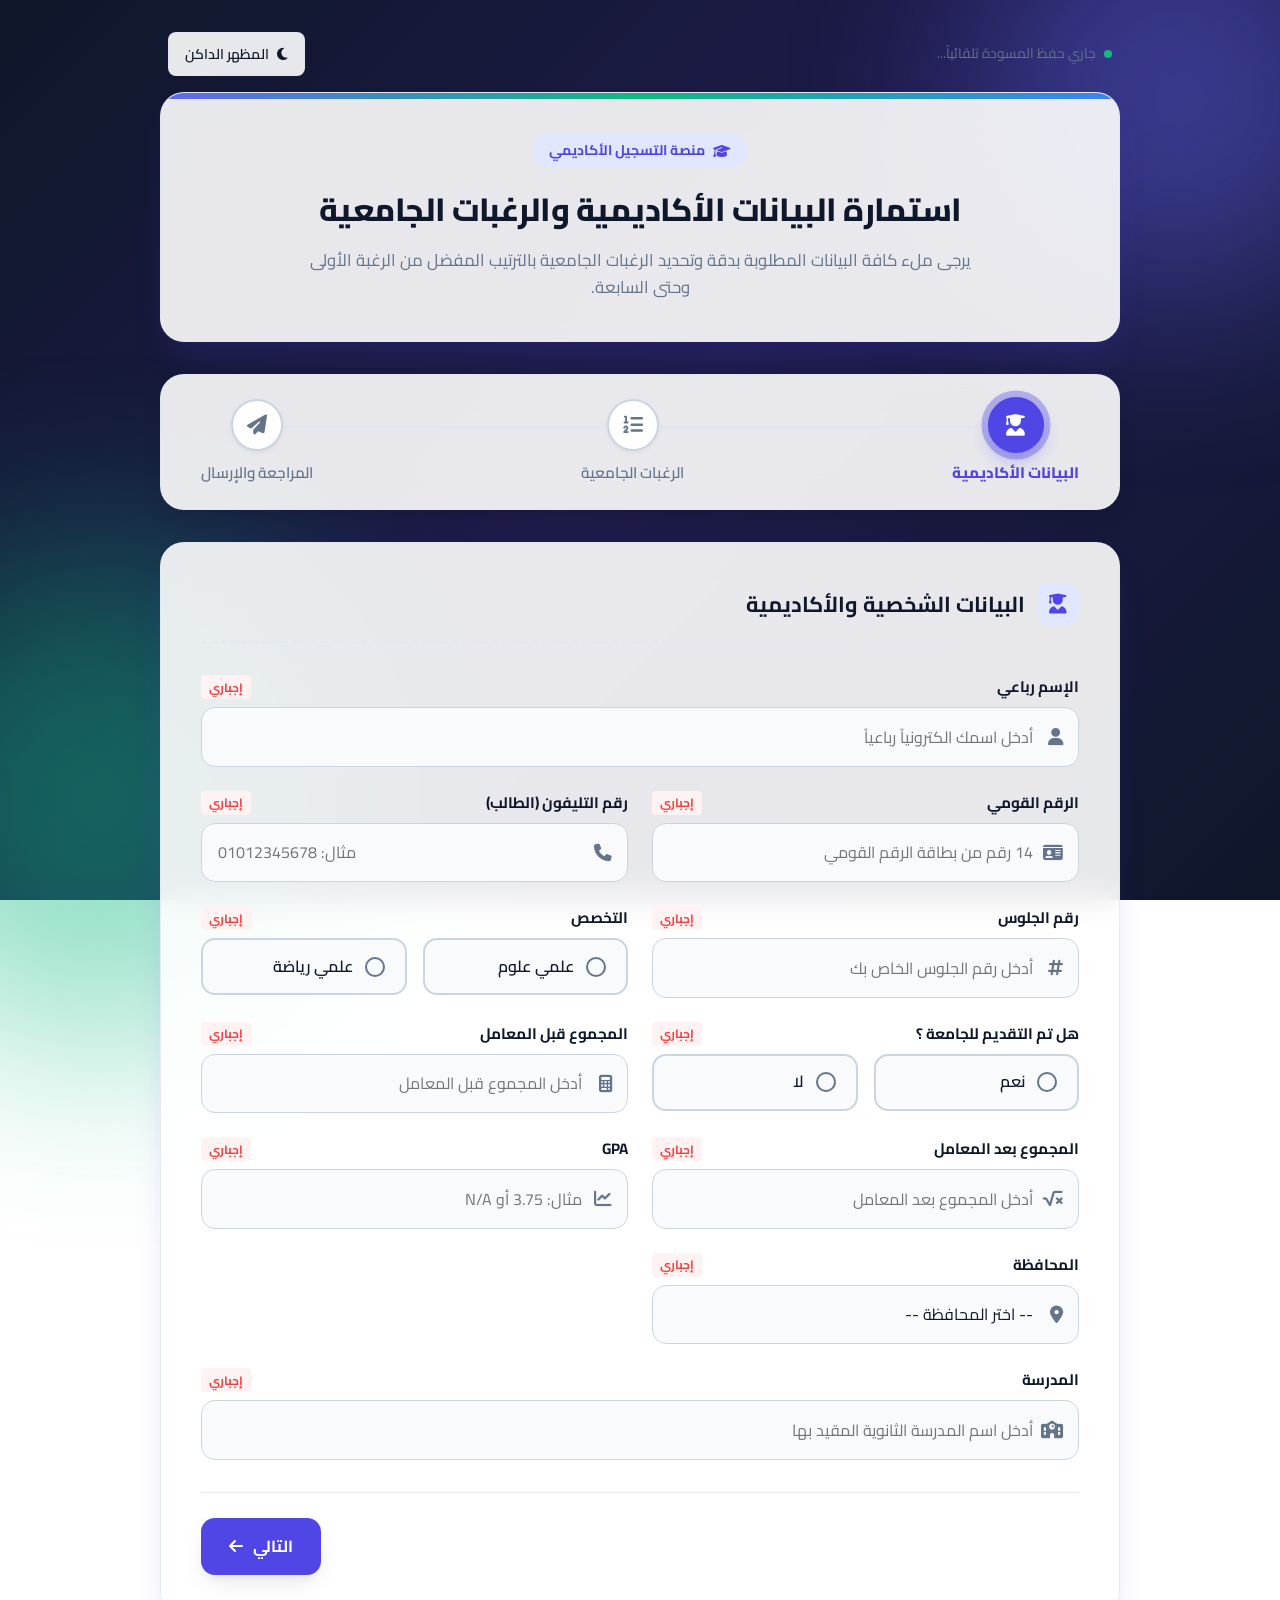
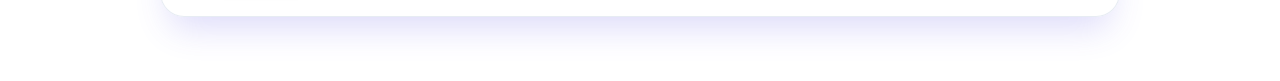
==== public/index.html @ cb01a08d "Set wrangler assets directory to ./public for clean deployment" ====
<!DOCTYPE html>
<html lang="ar" dir="rtl">
<head>
  <meta charset="UTF-8">
  <meta name="viewport" content="width=device-width, initial-scale=1.0">
  <title>استمارة تسجيل البيانات الأكاديمية ورغبات الجامعة</title>
  <meta name="description" content="استمارة إلكترونية حديثة لتسجيل بيانات الطلاب والرغبات الجامعية بسهولة وأمان.">
  
  <!-- FontAwesome Icons & Google Fonts -->
  <link rel="stylesheet" href="https://cdnjs.cloudflare.com/ajax/libs/font-awesome/6.4.0/css/all.min.css">
  <link rel="stylesheet" href="styles.css">
</head>
<body>

  <!-- Background Decorative Orbs -->
  <div class="bg-orb bg-orb-1"></div>
  <div class="bg-orb bg-orb-2"></div>

  <div class="app-container">

    <!-- Top Action Bar -->
    <div class="top-bar">
      <div class="draft-status" id="draftStatus">
        <span class="draft-dot"></span>
        <span id="draftText">جاري حفظ المسودة تلقائياً...</span>
      </div>

      <button type="button" class="theme-toggle-btn" id="themeToggleBtn">
        <i class="fa-solid fa-moon" id="themeIcon"></i>
        <span id="themeLabel">المظهر الداكن</span>
      </button>
    </div>

    <!-- Header Section -->
    <header class="header-card">
      <div class="header-badge">
        <i class="fa-solid fa-graduation-cap"></i>
        <span>منصة التسجيل الأكاديمي</span>
      </div>
      <h1 class="header-title">استمارة البيانات الأكاديمية والرغبات الجامعية</h1>
      <p class="header-subtitle">
        يرجى ملء كافة البيانات المطلوبة بدقة وتحديد الرغبات الجامعية بالترتيب المفضل من الرغبة الأولى وحتى السابعة.
      </p>
    </header>



    <!-- Wizard Stepper Navigation Bar -->
    <div class="wizard-progress-card">
      <div class="wizard-progress">
        <div class="progress-line-fill" id="progressFill"></div>

        <div class="step-item active" data-step="1">
          <div class="step-icon-box">
            <i class="fa-solid fa-user-graduate step-icon"></i>
            <i class="fa-solid fa-check step-check"></i>
          </div>
          <span class="step-label">البيانات الأكاديمية</span>
        </div>

        <div class="step-item" data-step="2">
          <div class="step-icon-box">
            <i class="fa-solid fa-list-ol step-icon"></i>
            <i class="fa-solid fa-check step-check"></i>
          </div>
          <span class="step-label">الرغبات الجامعية</span>
        </div>

        <div class="step-item" data-step="3">
          <div class="step-icon-box">
            <i class="fa-solid fa-paper-plane step-icon"></i>
            <i class="fa-solid fa-check step-check"></i>
          </div>
          <span class="step-label">المراجعة والإرسال</span>
        </div>
      </div>
    </div>

    <!-- Main Form Element -->
    <form id="surveyForm" novalidate>

      <div class="form-card">

        <!-- ==================== STEP 1: Student & Academic Information ==================== -->
        <section class="step-panel active" id="step1">
          <div class="section-header">
            <div class="section-icon"><i class="fa-solid fa-user-graduate"></i></div>
            <h2 class="section-title-text">البيانات الشخصية والأكاديمية</h2>
          </div>

          <div class="form-grid">

            <!-- الإسم رباعي -->
            <div class="form-group full-width">
              <label class="form-label" for="fullName">
                <span>الإسم رباعي</span>
                <span class="required-tag">إجباري</span>
              </label>
              <div class="input-wrapper">
                <input type="text" id="fullName" name="fullName" class="form-control" placeholder="أدخل اسمك الكترونياً رباعياً" required>
                <i class="fa-solid fa-user input-icon"></i>
              </div>
              <span class="error-message">يرجى إدخال الاسم الرباعي كاملاً</span>
            </div>

            <!-- الرقم القومي -->
            <div class="form-group">
              <label class="form-label" for="nationalId">
                <span>الرقم القومي</span>
                <span class="required-tag">إجباري</span>
              </label>
              <div class="input-wrapper">
                <input type="text" id="nationalId" name="nationalId" class="form-control" maxlength="14" placeholder="14 رقم من بطاقة الرقم القومي" required>
                <i class="fa-solid fa-id-card input-icon"></i>
              </div>
              <span class="error-message">يرجى إدخال الرقم القومي صحيحاً (14 رقم)</span>
            </div>

            <!-- رقم التليفون (الطالب) -->
            <div class="form-group">
              <label class="form-label" for="phone">
                <span>رقم التليفون (الطالب)</span>
                <span class="required-tag">إجباري</span>
              </label>
              <div class="input-wrapper">
                <input type="tel" id="phone" name="phone" class="form-control" maxlength="11" placeholder="مثال: 01012345678" required>
                <i class="fa-solid fa-phone input-icon"></i>
              </div>
              <span class="error-message">يرجى إدخال رقم تليفون صحيح مكون من 11 رقم</span>
            </div>

            <!-- رقم الجلوس -->
            <div class="form-group">
              <label class="form-label" for="seatNumber">
                <span>رقم الجلوس</span>
                <span class="required-tag">إجباري</span>
              </label>
              <div class="input-wrapper">
                <input type="text" id="seatNumber" name="seatNumber" class="form-control" placeholder="أدخل رقم الجلوس الخاص بك" required>
                <i class="fa-solid fa-hashtag input-icon"></i>
              </div>
              <span class="error-message">يرجى إدخال رقم الجلوس</span>
            </div>

            <!-- التخصص -->
            <div class="form-group">
              <label class="form-label">
                <span>التخصص</span>
                <span class="required-tag">إجباري</span>
              </label>
              <div class="radio-group-cards">
                <label class="radio-card">
                  <input type="radio" name="specialization" value="علمي علوم" required>
                  <span class="radio-custom"></span>
                  <span class="radio-text">علمي علوم</span>
                </label>

                <label class="radio-card">
                  <input type="radio" name="specialization" value="علمي رياضة" required>
                  <span class="radio-custom"></span>
                  <span class="radio-text">علمي رياضة</span>
                </label>
              </div>
              <span class="error-message">يرجى اختيار التخصص</span>
            </div>

            <!-- هل تم التقديم للجامعة ؟ -->
            <div class="form-group">
              <label class="form-label">
                <span>هل تم التقديم للجامعة ؟</span>
                <span class="required-tag">إجباري</span>
              </label>
              <div class="radio-group-cards">
                <label class="radio-card">
                  <input type="radio" name="appliedToUniversity" value="نعم" required>
                  <span class="radio-custom"></span>
                  <span class="radio-text">نعم</span>
                </label>

                <label class="radio-card">
                  <input type="radio" name="appliedToUniversity" value="لا" required>
                  <span class="radio-custom"></span>
                  <span class="radio-text">لا</span>
                </label>
              </div>
              <span class="error-message">يرجى تحديد حالة التقديم للجامعة</span>
            </div>

            <!-- المجموع قبل المعامل -->
            <div class="form-group">
              <label class="form-label" for="scoreBefore">
                <span>المجموع قبل المعامل</span>
                <span class="required-tag">إجباري</span>
              </label>
              <div class="input-wrapper">
                <input type="text" id="scoreBefore" name="scoreBefore" class="form-control" placeholder="أدخل المجموع قبل المعامل" required>
                <i class="fa-solid fa-calculator input-icon"></i>
              </div>
              <span class="error-message">يرجى إدخال المجموع قبل المعامل</span>
            </div>

            <!-- المجموع بعد المعامل -->
            <div class="form-group">
              <label class="form-label" for="scoreAfter">
                <span>المجموع بعد المعامل</span>
                <span class="required-tag">إجباري</span>
              </label>
              <div class="input-wrapper">
                <input type="text" id="scoreAfter" name="scoreAfter" class="form-control" placeholder="أدخل المجموع بعد المعامل" required>
                <i class="fa-solid fa-square-root-variable input-icon"></i>
              </div>
              <span class="error-message">يرجى إدخال المجموع بعد المعامل</span>
            </div>

            <!-- GPA -->
            <div class="form-group">
              <label class="form-label" for="gpa">
                <span>GPA</span>
                <span class="required-tag">إجباري</span>
              </label>
              <div class="input-wrapper">
                <input type="text" id="gpa" name="gpa" class="form-control" placeholder="مثال: 3.75 أو N/A" required>
                <i class="fa-solid fa-chart-line input-icon"></i>
              </div>
              <span class="error-message">يرجى إدخال GPA</span>
            </div>

            <!-- المحافظة -->
            <div class="form-group">
              <label class="form-label" for="governorate">
                <span>المحافظة</span>
                <span class="required-tag">إجباري</span>
              </label>
              <div class="input-wrapper">
                <select id="governorate" name="governorate" class="form-control" required>
                  <option value="" disabled selected>-- اختر المحافظة --</option>
                  <option value="القاهرة">القاهرة</option>
                  <option value="الجيزة">الجيزة</option>
                  <option value="الإسكندرية">الإسكندرية</option>
                  <option value="الدقهلية">الدقهلية</option>
                  <option value="الشرقية">الشرقية</option>
                  <option value="القليوبية">القليوبية</option>
                  <option value="كفر الشيخ">كفر الشيخ</option>
                  <option value="الغربية">الغربية</option>
                  <option value="المنوفية">المنوفية</option>
                  <option value="البحيرة">البحيرة</option>
                  <option value="الإسماعيلية">الإسماعيلية</option>
                  <option value="بورسعيد">بورسعيد</option>
                  <option value="السويس">السويس</option>
                  <option value="دمياط">دمياط</option>
                  <option value="الفيوم">الفيوم</option>
                  <option value="بني سويف">بني سويف</option>
                  <option value="المنيا">المنيا</option>
                  <option value="أسيوط">أسيوط</option>
                  <option value="سوهاج">سوهاج</option>
                  <option value="قنا">قنا</option>
                  <option value="الأقصر">الأقصر</option>
                  <option value="أسوان">أسوان</option>
                  <option value="شمال سيناء">شمال سيناء</option>
                  <option value="جنوب سيناء">جنوب سيناء</option>
                  <option value="البحر الأحمر">البحر الأحمر</option>
                  <option value="الوادي الجديد">الوادي الجديد</option>
                  <option value="مطروح">مطروح</option>
                </select>
                <i class="fa-solid fa-location-dot input-icon"></i>
              </div>
              <span class="error-message">يرجى اختيار المحافظة</span>
            </div>

            <!-- المدرسة -->
            <div class="form-group full-width">
              <label class="form-label" for="school">
                <span>المدرسة</span>
                <span class="required-tag">إجباري</span>
              </label>
              <div class="input-wrapper">
                <input type="text" id="school" name="school" class="form-control" placeholder="أدخل اسم المدرسة الثانوية المقيد بها" required>
                <i class="fa-solid fa-school input-icon"></i>
              </div>
              <span class="error-message">يرجى إدخال اسم المدرسة</span>
            </div>

          </div>
        </section>


        <!-- ==================== STEP 2: University & Specialization Preferences ==================== -->
        <section class="step-panel" id="step2">
          <div class="section-header">
            <div class="section-icon"><i class="fa-solid fa-list-ol"></i></div>
            <h2 class="section-title-text">رغبات الجامعة والتخصص (الرغبة 1 إلى 7)</h2>
          </div>

          <!-- Preferences loop 1 to 7 -->
          <div class="preferences-container">

            <!-- Preference 1 -->
            <div class="pref-card">
              <div class="pref-card-header">
                <span class="pref-badge">1</span>
                <span>الرغبة الأولى (الأولوية العليا)</span>
              </div>
              <div class="form-grid">
                <div class="form-group">
                  <label class="form-label" for="pref1_university">اسم الجامعة (الرغبة الأولى)</label>
                  <div class="input-wrapper">
                    <input type="text" id="pref1_university" name="pref1_university" class="form-control" placeholder="اسم الجامعة للرغبة الأولى" required>
                    <i class="fa-solid fa-building-columns input-icon"></i>
                  </div>
                  <span class="error-message">يرجى كتابة اسم الجامعة للرغبة الأولى</span>
                </div>
                <div class="form-group">
                  <label class="form-label" for="pref1_specialization">تخصص الرغبة الأولى</label>
                  <div class="input-wrapper">
                    <input type="text" id="pref1_specialization" name="pref1_specialization" class="form-control" placeholder="اسم التخصص للرغبة الأولى" required>
                    <i class="fa-solid fa-book-bookmark input-icon"></i>
                  </div>
                  <span class="error-message">يرجى كتابة تخصص الرغبة الأولى</span>
                </div>
              </div>
            </div>

            <!-- Preference 2 -->
            <div class="pref-card">
              <div class="pref-card-header">
                <span class="pref-badge">2</span>
                <span>الرغبة الثانية</span>
              </div>
              <div class="form-grid">
                <div class="form-group">
                  <label class="form-label" for="pref2_university">اسم الجامعة (الرغبة الثانية)</label>
                  <div class="input-wrapper">
                    <input type="text" id="pref2_university" name="pref2_university" class="form-control" placeholder="اسم الجامعة للرغبة الثانية" required>
                    <i class="fa-solid fa-building-columns input-icon"></i>
                  </div>
                  <span class="error-message">يرجى كتابة اسم الجامعة للرغبة الثانية</span>
                </div>
                <div class="form-group">
                  <label class="form-label" for="pref2_specialization">التخصص لرغبة الثانية</label>
                  <div class="input-wrapper">
                    <input type="text" id="pref2_specialization" name="pref2_specialization" class="form-control" placeholder="اسم التخصص للرغبة الثانية" required>
                    <i class="fa-solid fa-book-bookmark input-icon"></i>
                  </div>
                  <span class="error-message">يرجى كتابة تخصص الرغبة الثانية</span>
                </div>
              </div>
            </div>

            <!-- Preference 3 -->
            <div class="pref-card">
              <div class="pref-card-header">
                <span class="pref-badge">3</span>
                <span>الرغبة الثالثة</span>
              </div>
              <div class="form-grid">
                <div class="form-group">
                  <label class="form-label" for="pref3_university">اسم الجامعة (الرغبة الثالثة)</label>
                  <div class="input-wrapper">
                    <input type="text" id="pref3_university" name="pref3_university" class="form-control" placeholder="اسم الجامعة للرغبة الثالثة" required>
                    <i class="fa-solid fa-building-columns input-icon"></i>
                  </div>
                  <span class="error-message">يرجى كتابة اسم الجامعة للرغبة الثالثة</span>
                </div>
                <div class="form-group">
                  <label class="form-label" for="pref3_specialization">التخصص للرغبة الثالثة</label>
                  <div class="input-wrapper">
                    <input type="text" id="pref3_specialization" name="pref3_specialization" class="form-control" placeholder="اسم التخصص للرغبة الثالثة" required>
                    <i class="fa-solid fa-book-bookmark input-icon"></i>
                  </div>
                  <span class="error-message">يرجى كتابة تخصص الرغبة الثالثة</span>
                </div>
              </div>
            </div>

            <!-- Preference 4 -->
            <div class="pref-card">
              <div class="pref-card-header">
                <span class="pref-badge">4</span>
                <span>الرغبة الرابعة</span>
              </div>
              <div class="form-grid">
                <div class="form-group">
                  <label class="form-label" for="pref4_university">اسم الجامعة (الرغبة الرابعة)</label>
                  <div class="input-wrapper">
                    <input type="text" id="pref4_university" name="pref4_university" class="form-control" placeholder="اسم الجامعة للرغبة الرابعة" required>
                    <i class="fa-solid fa-building-columns input-icon"></i>
                  </div>
                  <span class="error-message">يرجى كتابة اسم الجامعة للرغبة الرابعة</span>
                </div>
                <div class="form-group">
                  <label class="form-label" for="pref4_specialization">التخصص لرغبة الرابعة</label>
                  <div class="input-wrapper">
                    <input type="text" id="pref4_specialization" name="pref4_specialization" class="form-control" placeholder="اسم التخصص للرغبة الرابعة" required>
                    <i class="fa-solid fa-book-bookmark input-icon"></i>
                  </div>
                  <span class="error-message">يرجى كتابة تخصص الرغبة الرابعة</span>
                </div>
              </div>
            </div>

            <!-- Preference 5 -->
            <div class="pref-card">
              <div class="pref-card-header">
                <span class="pref-badge">5</span>
                <span>الرغبة الخامسة</span>
              </div>
              <div class="form-grid">
                <div class="form-group">
                  <label class="form-label" for="pref5_university">اسم الجامعة الرغبة الخامسة</label>
                  <div class="input-wrapper">
                    <input type="text" id="pref5_university" name="pref5_university" class="form-control" placeholder="اسم الجامعة للرغبة الخامسة" required>
                    <i class="fa-solid fa-building-columns input-icon"></i>
                  </div>
                  <span class="error-message">يرجى كتابة اسم الجامعة للرغبة الخامسة</span>
                </div>
                <div class="form-group">
                  <label class="form-label" for="pref5_specialization">التخصص لرغبة الخامسة</label>
                  <div class="input-wrapper">
                    <input type="text" id="pref5_specialization" name="pref5_specialization" class="form-control" placeholder="اسم التخصص للرغبة الخامسة" required>
                    <i class="fa-solid fa-book-bookmark input-icon"></i>
                  </div>
                  <span class="error-message">يرجى كتابة تخصص الرغبة الخامسة</span>
                </div>
              </div>
            </div>

            <!-- Preference 6 -->
            <div class="pref-card">
              <div class="pref-card-header">
                <span class="pref-badge">6</span>
                <span>الرغبة السادسة</span>
              </div>
              <div class="form-grid">
                <div class="form-group">
                  <label class="form-label" for="pref6_university">اسم الجامعة الرغبة السادسة</label>
                  <div class="input-wrapper">
                    <input type="text" id="pref6_university" name="pref6_university" class="form-control" placeholder="اسم الجامعة للرغبة السادسة" required>
                    <i class="fa-solid fa-building-columns input-icon"></i>
                  </div>
                  <span class="error-message">يرجى كتابة اسم الجامعة للرغبة السادسة</span>
                </div>
                <div class="form-group">
                  <label class="form-label" for="pref6_specialization">التخصص لرغبة السادسة</label>
                  <div class="input-wrapper">
                    <input type="text" id="pref6_specialization" name="pref6_specialization" class="form-control" placeholder="اسم التخصص للرغبة السادسة" required>
                    <i class="fa-solid fa-book-bookmark input-icon"></i>
                  </div>
                  <span class="error-message">يرجى كتابة تخصص الرغبة السادسة</span>
                </div>
              </div>
            </div>

            <!-- Preference 7 -->
            <div class="pref-card">
              <div class="pref-card-header">
                <span class="pref-badge">7</span>
                <span>الرغبة السابعة</span>
              </div>
              <div class="form-grid">
                <div class="form-group">
                  <label class="form-label" for="pref7_university">اسم الجامعة لرغبة السابعة</label>
                  <div class="input-wrapper">
                    <input type="text" id="pref7_university" name="pref7_university" class="form-control" placeholder="اسم الجامعة للرغبة السابعة" required>
                    <i class="fa-solid fa-building-columns input-icon"></i>
                  </div>
                  <span class="error-message">يرجى كتابة اسم الجامعة للرغبة السابعة</span>
                </div>
                <div class="form-group">
                  <label class="form-label" for="pref7_specialization">التخصص لرغبة السابعة</label>
                  <div class="input-wrapper">
                    <input type="text" id="pref7_specialization" name="pref7_specialization" class="form-control" placeholder="اسم التخصص للرغبة السابعة" required>
                    <i class="fa-solid fa-book-bookmark input-icon"></i>
                  </div>
                  <span class="error-message">يرجى كتابة تخصص الرغبة السابعة</span>
                </div>
              </div>
            </div>

          </div>
        </section>


        <!-- ==================== STEP 3: Review & Final Submission ==================== -->
        <section class="step-panel" id="step3">
          <div class="section-header">
            <div class="section-icon"><i class="fa-solid fa-circle-check"></i></div>
            <h2 class="section-title-text">مراجعة وتأكيد البيانات والمستندات</h2>
          </div>

          <div class="review-summary">
            <!-- Academic Summary Box -->
            <div class="review-box">
              <div class="review-box-title">
                <i class="fa-solid fa-id-card"></i>
                <span>البيانات الأكاديمية والشخصية</span>
              </div>
              <div class="review-grid" id="reviewAcademicGrid">
                <!-- Dynamically populated via JS -->
              </div>
            </div>

            <!-- Preferences Summary Box -->
            <div class="review-box">
              <div class="review-box-title">
                <i class="fa-solid fa-list-check"></i>
                <span>جدول الرغبات الجامعية المحددة (1 - 7)</span>
              </div>
              <div style="overflow-x: auto;">
                <table class="review-pref-table">
                  <thead>
                    <tr>
                      <th>الرغبة</th>
                      <th>اسم الجامعة</th>
                      <th>التخصص المطلوب</th>
                    </tr>
                  </thead>
                  <tbody id="reviewPrefTableBody">
                    <!-- Dynamically populated via JS -->
                  </tbody>
                </table>
              </div>
            </div>
          </div>
        </section>

        <!-- Navigation Action Buttons -->
        <div class="wizard-actions">
          <button type="button" class="btn btn-secondary" id="prevBtn" style="visibility: hidden;">
            <i class="fa-solid fa-arrow-right"></i>
            <span>السابق</span>
          </button>

          <div style="display: flex; gap: 0.75rem;">
            <button type="button" class="btn btn-secondary" id="printSummaryBtn" style="display: none;">
              <i class="fa-solid fa-print"></i>
              <span>طباعة الاستمارة</span>
            </button>

            <button type="button" class="btn btn-primary" id="nextBtn">
              <span>التالي</span>
              <i class="fa-solid fa-arrow-left"></i>
            </button>

            <button type="submit" class="btn btn-accent" id="submitBtn" style="display: none;">
              <i class="fa-solid fa-paper-plane"></i>
              <span>تأكيد وإرسال الاستمارة</span>
            </button>
          </div>
        </div>

      </div>
    </form>
  </div>

  <!-- Submission Success Modal -->
  <div class="modal-overlay" id="successModal">
    <div class="modal-card">
      <div class="success-icon">
        <i class="fa-solid fa-check"></i>
      </div>
      <h3 style="font-size: 1.5rem; font-weight: 800; margin-bottom: 0.5rem; color: var(--text-main);">تم إرسال البيانات بنجاح!</h3>
      <p style="color: var(--text-muted); margin-bottom: 1.5rem;">
        تم تسجيل جميع البيانات الأكاديمية ورغباتك الـ 7 بنجاح في قاعدة البيانات.
      </p>
      <div style="display: flex; gap: 1rem; justify-content: center;">
        <button type="button" class="btn btn-primary" onclick="window.print()">
          <i class="fa-solid fa-print"></i> طباعة نسخة
        </button>
        <button type="button" class="btn btn-secondary" id="closeModalBtn">
          إغلاق
        </button>
      </div>
    </div>
  </div>

  <!-- Toast Notification System Container -->
  <div class="toast-container" id="toastContainer"></div>

  <!-- Application Logic -->
  <script src="app.js"></script>
</body>
</html>
---- public/styles.css ----
/* ==========================================================================
   Modern RTL Arabic Survey Design System
   Font: Cairo & Readex Pro (Google Fonts)
   Theme: Midnight Indigo & Emerald Glassmorphism
   ========================================================================== */

@import url('https://fonts.googleapis.com/css2?family=Cairo:wght@300;400;500;600;700;800;900&family=Readex+Pro:wght@300;400;500;600;700&display=swap');

:root {
  /* Color Tokens - Light/Default Modern Palette */
  --bg-gradient: linear-gradient(135deg, #0f172a 0%, #1e1b4b 50%, #0f172a 100%);
  --surface-bg: rgba(255, 255, 255, 0.95);
  --card-bg: rgba(255, 255, 255, 0.9);
  --card-border: rgba(226, 232, 240, 0.8);
  --glass-bg: rgba(255, 255, 255, 0.7);
  --glass-border: rgba(255, 255, 255, 0.4);
  
  --primary: #4f46e5;
  --primary-hover: #4338ca;
  --primary-light: #e0e7ff;
  --primary-glow: rgba(79, 70, 229, 0.35);
  
  --accent: #10b981;
  --accent-hover: #059669;
  --accent-light: #d1fae5;
  
  --text-main: #0f172a;
  --text-muted: #64748b;
  --text-light: #94a3b8;
  
  --input-bg: #f8fafc;
  --input-border: #cbd5e1;
  --input-focus-border: #6366f1;
  
  --danger: #ef4444;
  --danger-light: #fef2f2;
  
  --shadow-sm: 0 2px 4px rgba(0, 0, 0, 0.05);
  --shadow-md: 0 10px 25px -5px rgba(0, 0, 0, 0.1), 0 8px 10px -6px rgba(0, 0, 0, 0.05);
  --shadow-lg: 0 20px 35px -10px rgba(79, 70, 229, 0.2);

  --radius-sm: 8px;
  --radius-md: 14px;
  --radius-lg: 24px;

  --transition: all 0.3s cubic-bezier(0.4, 0, 0.2, 1);
}

[data-theme="dark"] {
  --surface-bg: rgba(15, 23, 42, 0.95);
  --card-bg: rgba(30, 41, 59, 0.85);
  --card-border: rgba(51, 65, 85, 0.7);
  --glass-bg: rgba(30, 41, 59, 0.7);
  --glass-border: rgba(255, 255, 255, 0.1);
  
  --text-main: #f8fafc;
  --text-muted: #94a3b8;
  --text-light: #64748b;
  
  --input-bg: rgba(15, 23, 42, 0.6);
  --input-border: #334155;
  --input-focus-border: #818cf8;
  
  --primary-light: rgba(99, 102, 241, 0.2);
}

/* Reset & Base Styles */
*, *::before, *::after {
  box-sizing: border-box;
  margin: 0;
  padding: 0;
}

html {
  direction: rtl;
  font-family: 'Cairo', 'Readex Pro', system-ui, -apple-system, sans-serif;
  scroll-behavior: smooth;
  font-size: 16px;
}

body {
  min-height: 100vh;
  background: var(--bg-gradient);
  background-attachment: fixed;
  color: var(--text-main);
  line-height: 1.6;
  padding: 2rem 1rem;
  display: flex;
  justify-content: center;
  align-items: flex-start;
  position: relative;
  overflow-x: hidden;
}

/* Background Animated Orbs */
.bg-orb {
  position: fixed;
  border-radius: 50%;
  filter: blur(100px);
  z-index: 0;
  pointer-events: none;
  opacity: 0.45;
  animation: floatOrb 20s infinite alternate ease-in-out;
}

.bg-orb-1 {
  width: 400px;
  height: 400px;
  background: #6366f1;
  top: -100px;
  right: -100px;
}

.bg-orb-2 {
  width: 500px;
  height: 500px;
  background: #10b981;
  bottom: -150px;
  left: -150px;
  animation-delay: -10s;
}

@keyframes floatOrb {
  0% { transform: translate(0, 0) scale(1); }
  100% { transform: translate(40px, 60px) scale(1.1); }
}

/* Main Container Layout */
.app-container {
  position: relative;
  z-index: 1;
  width: 100%;
  max-width: 960px;
  margin: 0 auto;
}

/* Header Component */
.header-card {
  background: var(--card-bg);
  backdrop-filter: blur(16px);
  -webkit-backdrop-filter: blur(16px);
  border: 1px solid var(--card-border);
  border-radius: var(--radius-lg);
  padding: 2.5rem 2rem;
  text-align: center;
  box-shadow: var(--shadow-lg);
  margin-bottom: 2rem;
  position: relative;
  overflow: hidden;
}

.header-card::before {
  content: '';
  position: absolute;
  top: 0;
  left: 0;
  right: 0;
  height: 6px;
  background: linear-gradient(90deg, #6366f1, #10b981, #3b82f6);
}

.header-badge {
  display: inline-flex;
  align-items: center;
  gap: 0.5rem;
  background: var(--primary-light);
  color: var(--primary);
  padding: 0.4rem 1rem;
  border-radius: 50px;
  font-size: 0.875rem;
  font-weight: 700;
  margin-bottom: 1rem;
}

.header-title {
  font-size: 2rem;
  font-weight: 800;
  color: var(--text-main);
  margin-bottom: 0.75rem;
  letter-spacing: -0.5px;
}

.header-subtitle {
  color: var(--text-muted);
  font-size: 1.05rem;
  max-width: 700px;
  margin: 0 auto;
}

/* Top Toolbar (Theme Toggle & Auto-save Status) */
.top-bar {
  display: flex;
  justify-content: space-between;
  align-items: center;
  margin-bottom: 1rem;
  padding: 0 0.5rem;
}

.draft-status {
  display: inline-flex;
  align-items: center;
  gap: 0.5rem;
  font-size: 0.85rem;
  color: var(--text-muted);
}

.draft-dot {
  width: 8px;
  height: 8px;
  border-radius: 50%;
  background: var(--accent);
  display: inline-block;
}

.theme-toggle-btn {
  background: var(--card-bg);
  border: 1px solid var(--card-border);
  color: var(--text-main);
  padding: 0.5rem 1rem;
  border-radius: var(--radius-sm);
  cursor: pointer;
  display: flex;
  align-items: center;
  gap: 0.5rem;
  font-family: inherit;
  font-weight: 600;
  font-size: 0.875rem;
  transition: var(--transition);
}

.theme-toggle-btn:hover {
  transform: translateY(-2px);
  box-shadow: var(--shadow-sm);
}

/* Modern Wizard Stepper Card */
.wizard-progress-card {
  background: var(--card-bg);
  backdrop-filter: blur(16px);
  -webkit-backdrop-filter: blur(16px);
  border: 1px solid var(--card-border);
  border-radius: var(--radius-lg);
  padding: 1.5rem 2.5rem;
  box-shadow: var(--shadow-md);
  margin-bottom: 2rem;
}

.wizard-progress {
  display: flex;
  justify-content: space-between;
  align-items: center;
  position: relative;
}

.wizard-progress::before {
  content: '';
  position: absolute;
  top: 26px;
  left: 2rem;
  right: 2rem;
  height: 4px;
  background: var(--card-border);
  border-radius: 4px;
  z-index: 0;
}

.progress-line-fill {
  position: absolute;
  top: 26px;
  right: 2rem;
  height: 4px;
  background: linear-gradient(90deg, #6366f1, #10b981);
  border-radius: 4px;
  z-index: 0;
  transition: width 0.4s cubic-bezier(0.4, 0, 0.2, 1);
  width: 0%;
}

.step-item {
  position: relative;
  z-index: 1;
  display: flex;
  flex-direction: column;
  align-items: center;
  gap: 0.6rem;
  cursor: pointer;
  transition: var(--transition);
}

.step-icon-box {
  width: 52px;
  height: 52px;
  border-radius: 50%;
  background: var(--surface-bg);
  border: 2.5px solid var(--input-border);
  color: var(--text-muted);
  display: flex;
  align-items: center;
  justify-content: center;
  font-weight: 800;
  font-size: 1.1rem;
  transition: var(--transition);
  box-shadow: var(--shadow-sm);
  position: relative;
}

.step-icon-box .step-icon {
  font-size: 1.25rem;
  transition: var(--transition);
}

.step-icon-box .step-check {
  font-size: 1.2rem;
  display: none;
}

.step-item:hover .step-icon-box {
  transform: translateY(-2px);
  border-color: var(--primary);
  color: var(--primary);
}

.step-item.active .step-icon-box {
  background: var(--primary);
  border-color: var(--primary);
  color: #ffffff;
  box-shadow: 0 0 0 6px var(--primary-glow), 0 8px 16px rgba(79, 70, 229, 0.3);
  transform: scale(1.08);
}

.step-item.completed .step-icon-box {
  background: var(--accent);
  border-color: var(--accent);
  color: #ffffff;
  box-shadow: 0 4px 12px rgba(16, 185, 129, 0.3);
}

.step-item.completed .step-icon {
  display: none;
}

.step-item.completed .step-check {
  display: block;
}

.step-label {
  font-size: 0.95rem;
  font-weight: 600;
  color: var(--text-muted);
  transition: var(--transition);
}

.step-item.active .step-label {
  color: var(--primary);
  font-weight: 800;
}

.step-item.completed .step-label {
  color: var(--accent);
  font-weight: 700;
}

/* Main Form Card */
.form-card {
  background: var(--card-bg);
  backdrop-filter: blur(16px);
  -webkit-backdrop-filter: blur(16px);
  border: 1px solid var(--card-border);
  border-radius: var(--radius-lg);
  padding: 2.5rem;
  box-shadow: var(--shadow-lg);
  margin-bottom: 2rem;
}

.step-panel {
  display: none;
  animation: fadeIn 0.4s ease-out;
}

.step-panel.active {
  display: block;
}

@keyframes fadeIn {
  from { opacity: 0; transform: translateY(10px); }
  to { opacity: 1; transform: translateY(0); }
}

.section-header {
  display: flex;
  align-items: center;
  gap: 0.75rem;
  margin-bottom: 2rem;
  padding-bottom: 1rem;
  border-bottom: 2px dashed var(--card-border);
}

.section-icon {
  width: 42px;
  height: 42px;
  background: var(--primary-light);
  color: var(--primary);
  border-radius: 12px;
  display: flex;
  align-items: center;
  justify-content: center;
  font-size: 1.25rem;
}

.section-title-text {
  font-size: 1.35rem;
  font-weight: 700;
  color: var(--text-main);
}

/* Grid System */
.form-grid {
  display: grid;
  grid-template-columns: repeat(2, 1fr);
  gap: 1.5rem;
}

.full-width {
  grid-column: span 2;
}

@media (max-width: 768px) {
  .form-grid {
    grid-template-columns: 1fr;
  }
  .full-width {
    grid-column: span 1;
  }
  .form-card {
    padding: 1.5rem;
  }
  .header-card {
    padding: 1.75rem 1rem;
  }
  .header-title {
    font-size: 1.5rem;
  }
}

/* Form Group Controls */
.form-group {
  display: flex;
  flex-direction: column;
  gap: 0.5rem;
  position: relative;
}

.form-label {
  font-size: 0.95rem;
  font-weight: 700;
  color: var(--text-main);
  display: flex;
  align-items: center;
  justify-content: space-between;
}

.required-tag {
  background: var(--danger-light);
  color: var(--danger);
  font-size: 0.75rem;
  font-weight: 700;
  padding: 0.15rem 0.5rem;
  border-radius: 4px;
  margin-right: auto;
}

.input-wrapper {
  position: relative;
  display: flex;
  align-items: center;
}

.input-icon {
  position: absolute;
  right: 1rem;
  color: var(--text-muted);
  font-size: 1.1rem;
  pointer-events: none;
  transition: var(--transition);
}

.form-control {
  width: 100%;
  padding: 0.85rem 2.8rem 0.85rem 1rem;
  background: var(--input-bg);
  border: 1.5px solid var(--input-border);
  border-radius: var(--radius-md);
  font-family: inherit;
  font-size: 1rem;
  color: var(--text-main);
  transition: var(--transition);
}

.form-control:focus {
  outline: none;
  border-color: var(--input-focus-border);
  background: var(--surface-bg);
  box-shadow: 0 0 0 4px var(--primary-glow);
}

.form-control:focus + .input-icon {
  color: var(--primary);
}

.form-control.is-invalid {
  border-color: var(--danger);
  background-color: var(--danger-light);
}

.error-message {
  font-size: 0.8rem;
  color: var(--danger);
  font-weight: 600;
  display: none;
}

.form-group.has-error .error-message {
  display: block;
}

/* Select Box Custom Styling */
select.form-control {
  appearance: none;
  background-image: url("data:image/svg+xml,%3Csvg xmlns='http://www.w3.org/2000/svg' fill='none' viewBox='0 0 24 24' stroke='%2064748b'%3E%3Cpath stroke-linecap='round' stroke-linejoin='round' stroke-width='2' d='M19 9l-7 7-7-7'%3E%3C/path%3E%3C/svg%3E");
  background-repeat: no-repeat;
  background-position: left 1rem center;
  background-size: 1.2rem;
  padding-left: 2.5rem;
}

/* Custom Radio Choice Cards */
.radio-group-cards {
  display: grid;
  grid-template-columns: repeat(2, 1fr);
  gap: 1rem;
}

.radio-card {
  position: relative;
  background: var(--input-bg);
  border: 2px solid var(--input-border);
  border-radius: var(--radius-md);
  padding: 0.85rem 1.25rem;
  cursor: pointer;
  display: flex;
  align-items: center;
  gap: 0.75rem;
  font-weight: 600;
  transition: var(--transition);
  user-select: none;
}

.radio-card input[type="radio"] {
  position: absolute;
  opacity: 0;
  cursor: pointer;
}

.radio-custom {
  width: 20px;
  height: 20px;
  border-radius: 50%;
  border: 2px solid var(--text-muted);
  display: flex;
  align-items: center;
  justify-content: center;
  transition: var(--transition);
}

.radio-custom::after {
  content: '';
  width: 10px;
  height: 10px;
  border-radius: 50%;
  background: var(--primary);
  transform: scale(0);
  transition: transform 0.2s ease;
}

.radio-card:hover {
  border-color: var(--primary);
  background: var(--primary-light);
}

.radio-card input[type="radio"]:checked + .radio-custom {
  border-color: var(--primary);
}

.radio-card input[type="radio"]:checked + .radio-custom::after {
  transform: scale(1);
}

.radio-card input[type="radio"]:checked ~ .radio-text {
  color: var(--primary);
  font-weight: 700;
}

.radio-card.selected {
  border-color: var(--primary);
  background: var(--primary-light);
}

/* Preferences Cards Styling */
.pref-card {
  background: var(--input-bg);
  border: 1px solid var(--input-border);
  border-radius: var(--radius-md);
  padding: 1.25rem;
  margin-bottom: 1.25rem;
  transition: var(--transition);
}

.pref-card:hover {
  border-color: var(--primary);
  box-shadow: var(--shadow-sm);
}

.pref-card-header {
  display: flex;
  align-items: center;
  gap: 0.5rem;
  font-weight: 800;
  font-size: 1rem;
  color: var(--primary);
  margin-bottom: 1rem;
  padding-bottom: 0.5rem;
  border-bottom: 1px solid var(--card-border);
}

.pref-badge {
  background: var(--primary);
  color: #ffffff;
  width: 26px;
  height: 26px;
  border-radius: 50%;
  display: flex;
  align-items: center;
  justify-content: center;
  font-size: 0.85rem;
}

/* Navigation Buttons */
.wizard-actions {
  display: flex;
  justify-content: space-between;
  align-items: center;
  margin-top: 2rem;
  padding-top: 1.5rem;
  border-top: 1px solid var(--card-border);
}

.btn {
  display: inline-flex;
  align-items: center;
  gap: 0.6rem;
  padding: 0.85rem 1.75rem;
  font-family: inherit;
  font-size: 1rem;
  font-weight: 700;
  border-radius: var(--radius-md);
  border: none;
  cursor: pointer;
  transition: var(--transition);
}

.btn-primary {
  background: var(--primary);
  color: #ffffff;
  box-shadow: var(--shadow-md);
}

.btn-primary:hover {
  background: var(--primary-hover);
  transform: translateY(-2px);
  box-shadow: var(--shadow-lg);
}

.btn-accent {
  background: var(--accent);
  color: #ffffff;
  box-shadow: var(--shadow-md);
}

.btn-accent:hover {
  background: var(--accent-hover);
  transform: translateY(-2px);
}

.btn-secondary {
  background: var(--input-bg);
  color: var(--text-main);
  border: 1.5px solid var(--input-border);
}

.btn-secondary:hover {
  background: var(--card-border);
}

.btn:disabled {
  opacity: 0.6;
  cursor: not-allowed;
  transform: none !important;
}

/* Summary Review Panel */
.review-summary {
  display: flex;
  flex-direction: column;
  gap: 1.5rem;
}

.review-box {
  background: var(--input-bg);
  border: 1px solid var(--input-border);
  border-radius: var(--radius-md);
  padding: 1.5rem;
}

.review-box-title {
  font-weight: 800;
  font-size: 1.1rem;
  color: var(--primary);
  margin-bottom: 1rem;
  display: flex;
  align-items: center;
  gap: 0.5rem;
}

.review-grid {
  display: grid;
  grid-template-columns: repeat(2, 1fr);
  gap: 1rem;
}

@media (max-width: 640px) {
  .review-grid {
    grid-template-columns: 1fr;
  }
}

.review-item {
  display: flex;
  flex-direction: column;
  gap: 0.2rem;
}

.review-key {
  font-size: 0.85rem;
  color: var(--text-muted);
  font-weight: 600;
}

.review-val {
  font-size: 0.95rem;
  font-weight: 700;
  color: var(--text-main);
}

.review-pref-table {
  width: 100%;
  border-collapse: collapse;
  margin-top: 0.5rem;
}

.review-pref-table th,
.review-pref-table td {
  padding: 0.65rem 0.85rem;
  border-bottom: 1px solid var(--card-border);
  text-align: right;
  font-size: 0.9rem;
}

.review-pref-table th {
  background: var(--primary-light);
  color: var(--primary);
  font-weight: 800;
}

/* Backend Config Collapsible Bar */
.config-accordion {
  margin-bottom: 1.5rem;
  background: var(--card-bg);
  border: 1px solid var(--card-border);
  border-radius: var(--radius-md);
  overflow: hidden;
}

.config-toggle {
  padding: 0.85rem 1.25rem;
  background: var(--input-bg);
  display: flex;
  align-items: center;
  justify-content: space-between;
  cursor: pointer;
  font-size: 0.875rem;
  font-weight: 700;
  color: var(--text-muted);
}

.config-content {
  padding: 1.25rem;
  display: none;
  border-top: 1px solid var(--card-border);
}

.config-accordion.open .config-content {
  display: block;
}

/* Modal Overlay */
.modal-overlay {
  position: fixed;
  inset: 0;
  background: rgba(15, 23, 42, 0.75);
  backdrop-filter: blur(8px);
  display: flex;
  align-items: center;
  justify-content: center;
  z-index: 999;
  opacity: 0;
  pointer-events: none;
  transition: var(--transition);
  padding: 1rem;
}

.modal-overlay.active {
  opacity: 1;
  pointer-events: auto;
}

.modal-card {
  background: var(--surface-bg);
  border-radius: var(--radius-lg);
  width: 100%;
  max-width: 520px;
  padding: 2.5rem;
  text-align: center;
  box-shadow: var(--shadow-lg);
  transform: scale(0.9);
  transition: transform 0.3s cubic-bezier(0.34, 1.56, 0.64, 1);
}

.modal-overlay.active .modal-card {
  transform: scale(1);
}

.success-icon {
  width: 72px;
  height: 72px;
  background: var(--accent-light);
  color: var(--accent);
  border-radius: 50%;
  display: flex;
  align-items: center;
  justify-content: center;
  font-size: 2.5rem;
  margin: 0 auto 1.5rem auto;
}

/* Toast Notifications */
.toast-container {
  position: fixed;
  bottom: 2rem;
  right: 2rem;
  z-index: 1000;
  display: flex;
  flex-direction: column;
  gap: 0.75rem;
}

.toast {
  background: var(--card-bg);
  color: var(--text-main);
  border-right: 4px solid var(--primary);
  padding: 1rem 1.25rem;
  border-radius: var(--radius-sm);
  box-shadow: var(--shadow-lg);
  display: flex;
  align-items: center;
  gap: 0.75rem;
  font-weight: 600;
  font-size: 0.9rem;
  animation: slideIn 0.3s ease;
}

.toast.error {
  border-right-color: var(--danger);
}

@keyframes slideIn {
  from { transform: translateX(100%); opacity: 0; }
  to { transform: translateX(0); opacity: 1; }
}

/* Spinner */
.spinner {
  width: 20px;
  height: 20px;
  border: 3px solid rgba(255, 255, 255, 0.3);
  border-top-color: #ffffff;
  border-radius: 50%;
  animation: spin 0.8s linear infinite;
}

@keyframes spin {
  to { transform: rotate(360deg); }
}

/* Print Stylesheet */
@media print {
  body {
    background: #ffffff;
    color: #000000;
    padding: 0;
  }
  .bg-orb, .wizard-progress, .wizard-actions, .top-bar, .config-accordion {
    display: none !important;
  }
  .form-card, .header-card {
    box-shadow: none;
    border: none;
    background: transparent;
  }
  .step-panel {
    display: block !important;
  }
}
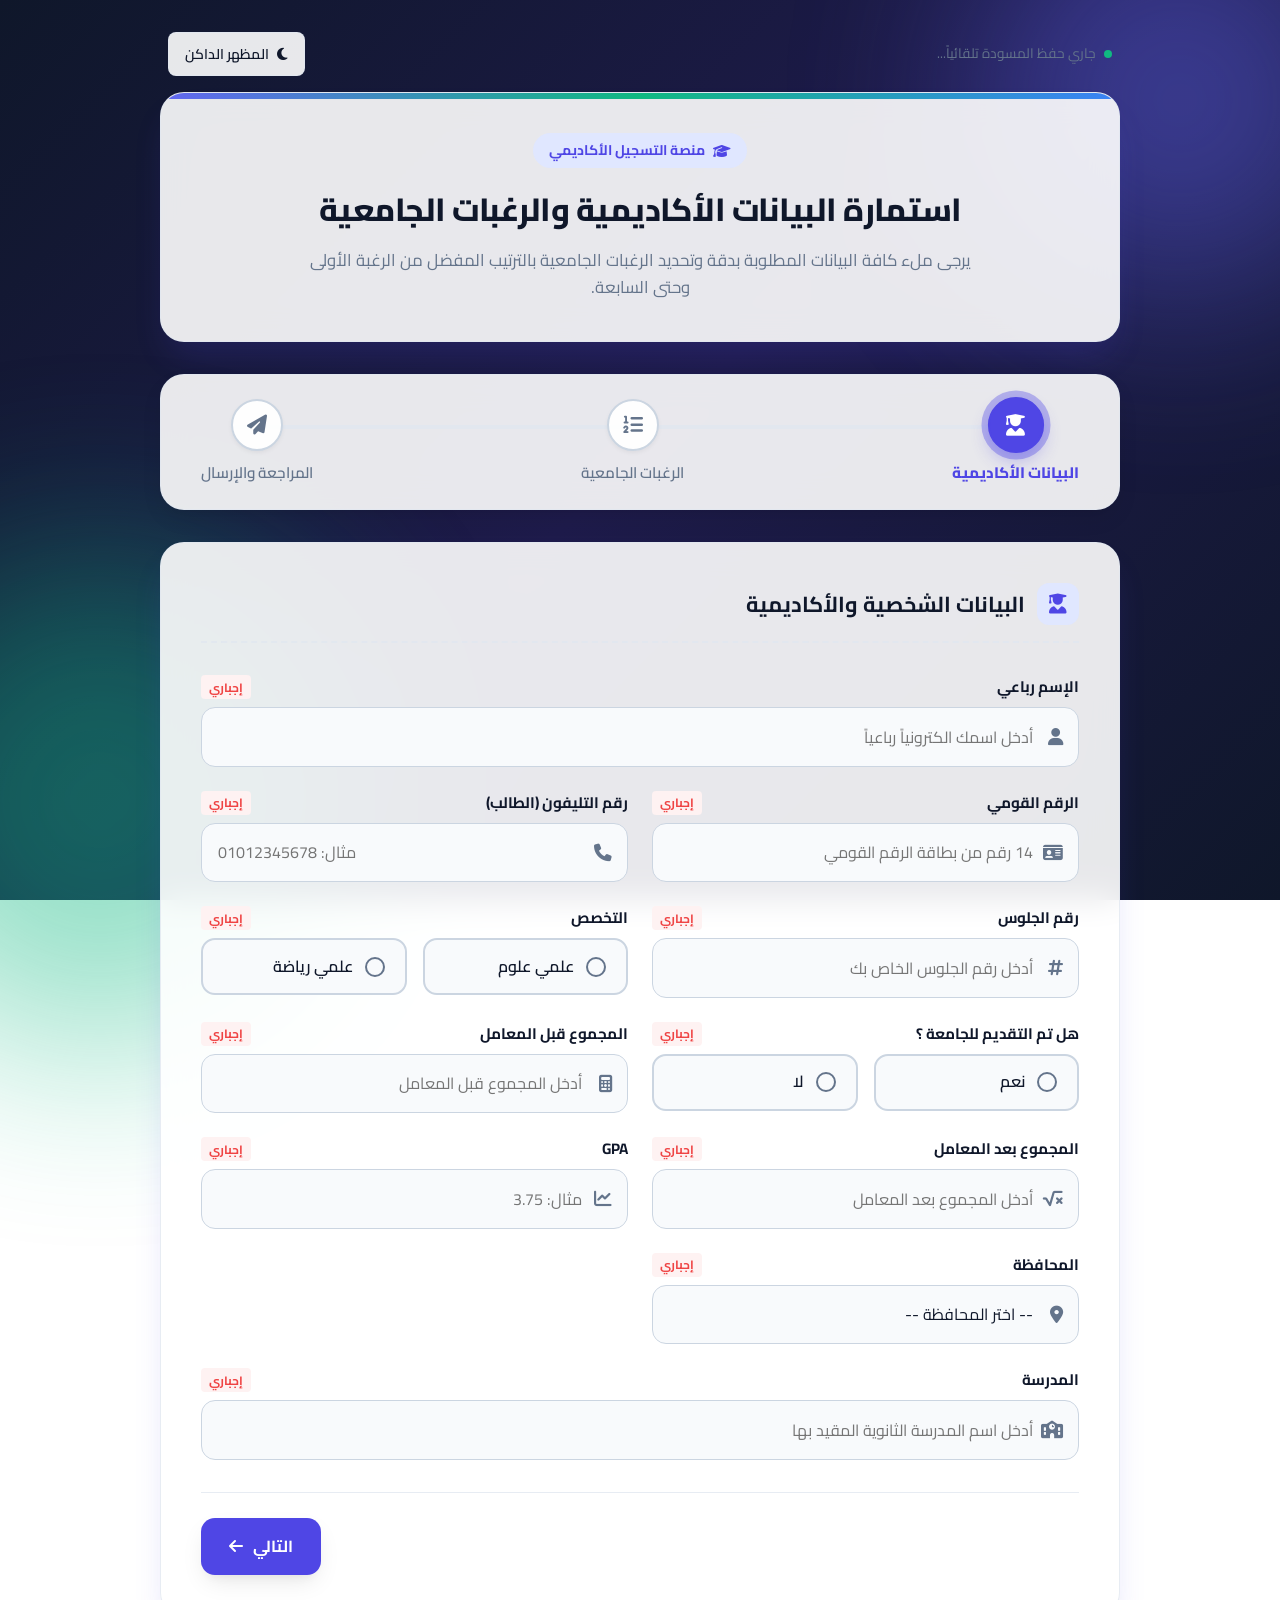
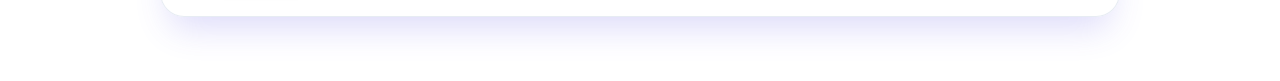
==== commit de2daee3: "Restrict scoreBefore, scoreAfter, and gpa fields to accept decimal numbers only" ====
--- a/public/index.html
+++ b/public/index.html
@@ -110,7 +110,7 @@
                 <span class="required-tag">إجباري</span>
               </label>
               <div class="input-wrapper">
-                <input type="text" id="nationalId" name="nationalId" class="form-control" maxlength="14" placeholder="14 رقم من بطاقة الرقم القومي" required>
+                <input type="text" id="nationalId" name="nationalId" class="form-control" inputmode="numeric" pattern="[0-9]*" maxlength="14" placeholder="14 رقم من بطاقة الرقم القومي" required>
                 <i class="fa-solid fa-id-card input-icon"></i>
               </div>
               <span class="error-message">يرجى إدخال الرقم القومي صحيحاً (14 رقم)</span>
@@ -123,7 +123,7 @@
                 <span class="required-tag">إجباري</span>
               </label>
               <div class="input-wrapper">
-                <input type="tel" id="phone" name="phone" class="form-control" maxlength="11" placeholder="مثال: 01012345678" required>
+                <input type="tel" id="phone" name="phone" class="form-control" inputmode="numeric" pattern="[0-9]*" maxlength="11" placeholder="مثال: 01012345678" required>
                 <i class="fa-solid fa-phone input-icon"></i>
               </div>
               <span class="error-message">يرجى إدخال رقم تليفون صحيح مكون من 11 رقم</span>
@@ -136,7 +136,7 @@
                 <span class="required-tag">إجباري</span>
               </label>
               <div class="input-wrapper">
-                <input type="text" id="seatNumber" name="seatNumber" class="form-control" placeholder="أدخل رقم الجلوس الخاص بك" required>
+                <input type="text" id="seatNumber" name="seatNumber" class="form-control" inputmode="numeric" pattern="[0-9]*" placeholder="أدخل رقم الجلوس الخاص بك" required>
                 <i class="fa-solid fa-hashtag input-icon"></i>
               </div>
               <span class="error-message">يرجى إدخال رقم الجلوس</span>
@@ -193,7 +193,7 @@
                 <span class="required-tag">إجباري</span>
               </label>
               <div class="input-wrapper">
-                <input type="text" id="scoreBefore" name="scoreBefore" class="form-control" placeholder="أدخل المجموع قبل المعامل" required>
+                <input type="text" id="scoreBefore" name="scoreBefore" class="form-control" inputmode="decimal" pattern="[0-9.]*" placeholder="أدخل المجموع قبل المعامل" required>
                 <i class="fa-solid fa-calculator input-icon"></i>
               </div>
               <span class="error-message">يرجى إدخال المجموع قبل المعامل</span>
@@ -206,7 +206,7 @@
                 <span class="required-tag">إجباري</span>
               </label>
               <div class="input-wrapper">
-                <input type="text" id="scoreAfter" name="scoreAfter" class="form-control" placeholder="أدخل المجموع بعد المعامل" required>
+                <input type="text" id="scoreAfter" name="scoreAfter" class="form-control" inputmode="decimal" pattern="[0-9.]*" placeholder="أدخل المجموع بعد المعامل" required>
                 <i class="fa-solid fa-square-root-variable input-icon"></i>
               </div>
               <span class="error-message">يرجى إدخال المجموع بعد المعامل</span>
@@ -219,7 +219,7 @@
                 <span class="required-tag">إجباري</span>
               </label>
               <div class="input-wrapper">
-                <input type="text" id="gpa" name="gpa" class="form-control" placeholder="مثال: 3.75 أو N/A" required>
+                <input type="text" id="gpa" name="gpa" class="form-control" inputmode="decimal" pattern="[0-9.]*" placeholder="مثال: 3.75" required>
                 <i class="fa-solid fa-chart-line input-icon"></i>
               </div>
               <span class="error-message">يرجى إدخال GPA</span>
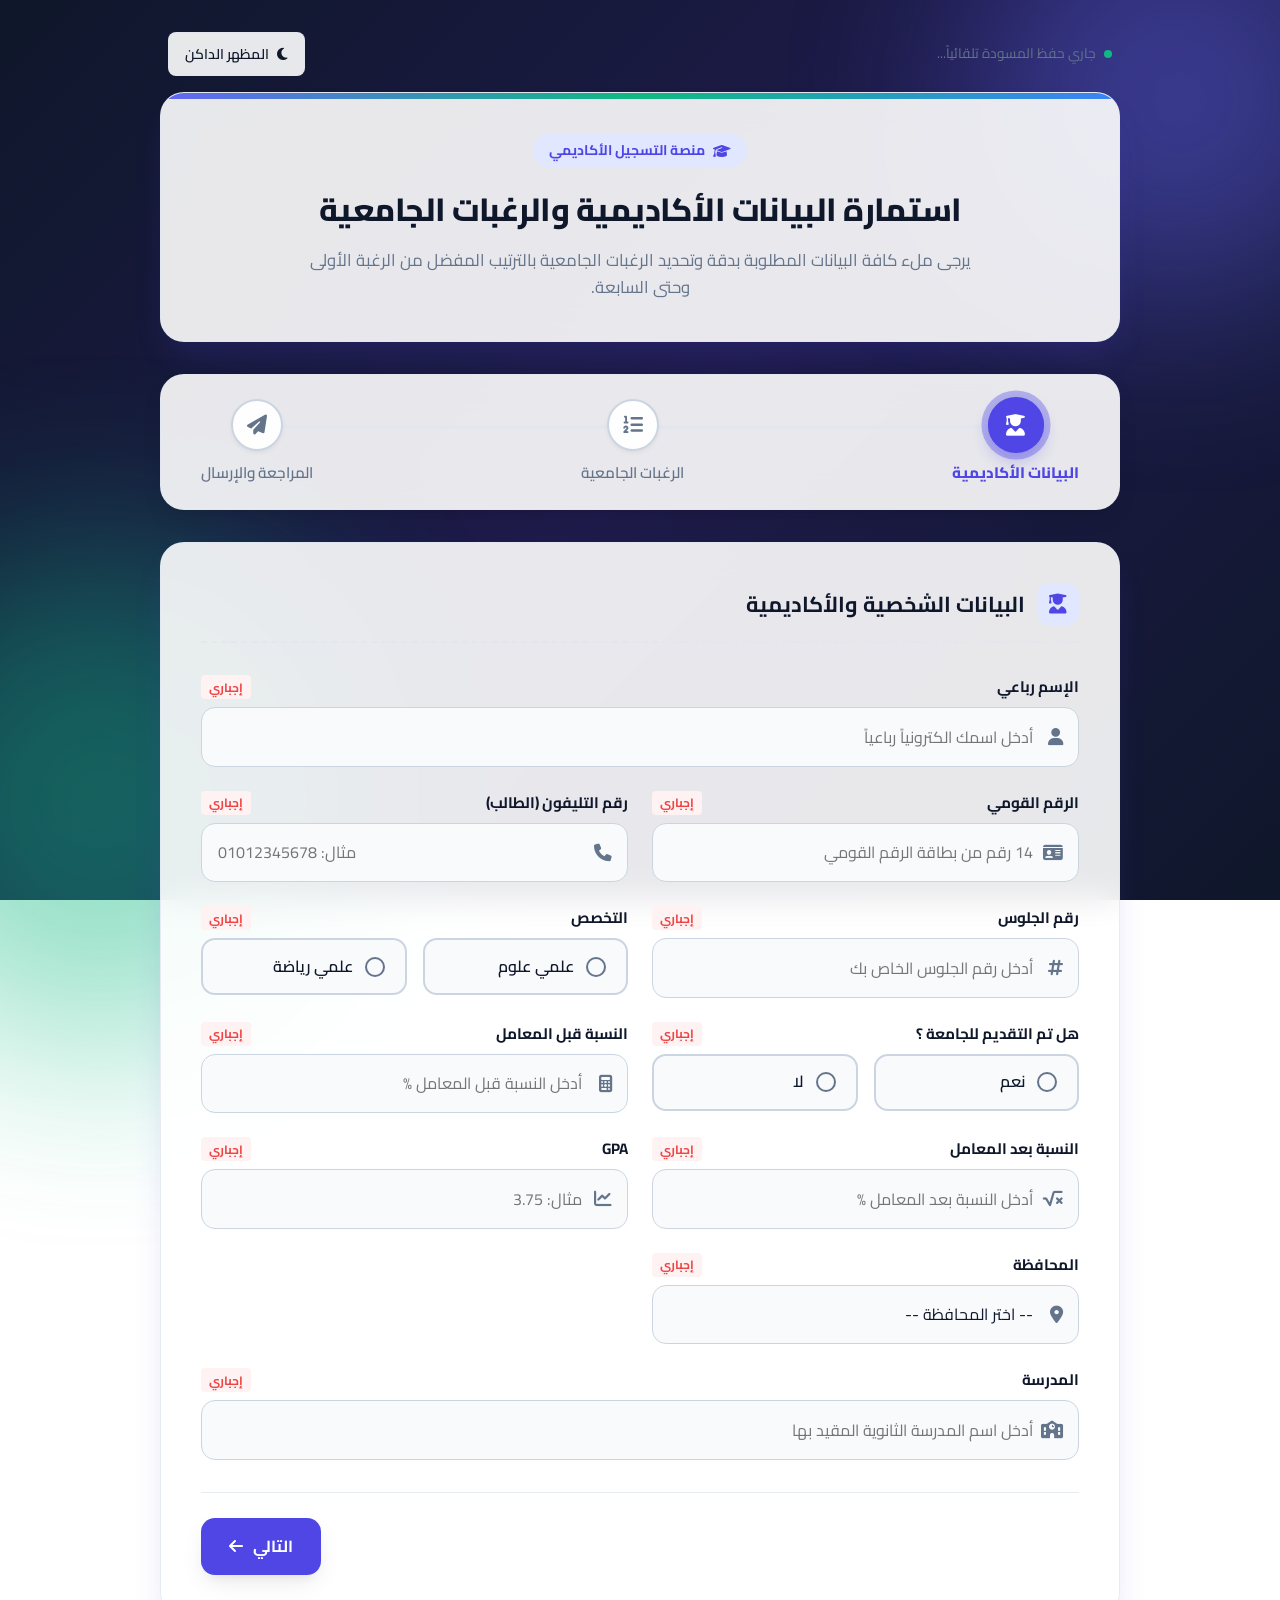
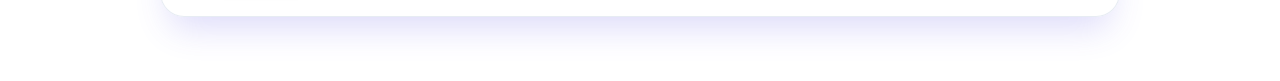
==== commit e9ecbce6: "Rename المجموع before and after coefficient fields to النسبة" ====
--- a/public/index.html
+++ b/public/index.html
@@ -43,6 +43,18 @@
       </p>
     </header>
 
+    <!-- Device Blocked Notice (Hidden by default, activated if device submitted previously) -->
+    <div class="device-blocked-card" id="deviceBlockedCard" style="display: none;">
+      <div class="blocked-icon">
+        <i class="fa-solid fa-lock"></i>
+      </div>
+      <div class="blocked-content">
+        <h3>تم تقديم الاستمارة مسبقاً من هذا الجهاز</h3>
+        <p>عذراً، لا يمكن تسجيل أكثر من استمارة واحدة لكل جهاز. لقد تم استلام بياناتك مسبقاً بنجاح.</p>
+      </div>
+    </div>
+
+
 
 
     <!-- Wizard Stepper Navigation Bar -->
@@ -186,30 +198,30 @@
               <span class="error-message">يرجى تحديد حالة التقديم للجامعة</span>
             </div>
 
-            <!-- المجموع قبل المعامل -->
+            <!-- النسبة قبل المعامل -->
             <div class="form-group">
               <label class="form-label" for="scoreBefore">
-                <span>المجموع قبل المعامل</span>
-                <span class="required-tag">إجباري</span>
-              </label>
-              <div class="input-wrapper">
-                <input type="text" id="scoreBefore" name="scoreBefore" class="form-control" inputmode="decimal" pattern="[0-9.]*" placeholder="أدخل المجموع قبل المعامل" required>
+                <span>النسبة قبل المعامل</span>
+                <span class="required-tag">إجباري</span>
+              </label>
+              <div class="input-wrapper">
+                <input type="text" id="scoreBefore" name="scoreBefore" class="form-control" inputmode="decimal" pattern="[0-9.]*" placeholder="أدخل النسبة قبل المعامل %" required>
                 <i class="fa-solid fa-calculator input-icon"></i>
               </div>
-              <span class="error-message">يرجى إدخال المجموع قبل المعامل</span>
-            </div>
-
-            <!-- المجموع بعد المعامل -->
+              <span class="error-message">يرجى إدخال النسبة قبل المعامل</span>
+            </div>
+
+            <!-- النسبة بعد المعامل -->
             <div class="form-group">
               <label class="form-label" for="scoreAfter">
-                <span>المجموع بعد المعامل</span>
-                <span class="required-tag">إجباري</span>
-              </label>
-              <div class="input-wrapper">
-                <input type="text" id="scoreAfter" name="scoreAfter" class="form-control" inputmode="decimal" pattern="[0-9.]*" placeholder="أدخل المجموع بعد المعامل" required>
+                <span>النسبة بعد المعامل</span>
+                <span class="required-tag">إجباري</span>
+              </label>
+              <div class="input-wrapper">
+                <input type="text" id="scoreAfter" name="scoreAfter" class="form-control" inputmode="decimal" pattern="[0-9.]*" placeholder="أدخل النسبة بعد المعامل %" required>
                 <i class="fa-solid fa-square-root-variable input-icon"></i>
               </div>
-              <span class="error-message">يرجى إدخال المجموع بعد المعامل</span>
+              <span class="error-message">يرجى إدخال النسبة بعد المعامل</span>
             </div>
 
             <!-- GPA -->
--- a/public/styles.css
+++ b/public/styles.css
@@ -911,6 +911,65 @@
   to { transform: rotate(360deg); }
 }
 
+/* Device Blocked Notice Card */
+.device-blocked-card {
+  background: var(--danger-light);
+  border: 2px solid var(--danger);
+  border-radius: var(--radius-md);
+  padding: 1.5rem;
+  margin-bottom: 1.5rem;
+  display: flex;
+  align-items: center;
+  gap: 1.25rem;
+  box-shadow: var(--shadow-md);
+  animation: slideIn 0.4s ease;
+}
+
+[data-theme="dark"] .device-blocked-card {
+  background: rgba(239, 68, 68, 0.15);
+  border-color: rgba(239, 68, 68, 0.5);
+}
+
+.device-blocked-card .blocked-icon {
+  width: 54px;
+  height: 54px;
+  background: var(--danger);
+  color: #ffffff;
+  border-radius: 50%;
+  display: flex;
+  align-items: center;
+  justify-content: center;
+  font-size: 1.6rem;
+  flex-shrink: 0;
+}
+
+.device-blocked-card .blocked-content h3 {
+  color: var(--danger);
+  font-size: 1.15rem;
+  font-weight: 800;
+  margin-bottom: 0.25rem;
+}
+
+.device-blocked-card .blocked-content p {
+  color: var(--text-main);
+  font-size: 0.95rem;
+  font-weight: 500;
+  margin: 0;
+}
+
+/* Locked Form State */
+.form-card.device-locked {
+  opacity: 0.65;
+  pointer-events: none;
+  filter: grayscale(15%);
+}
+
+.device-locked input, 
+.device-locked select, 
+.device-locked button {
+  cursor: not-allowed !important;
+}
+
 /* Print Stylesheet */
 @media print {
   body {
@@ -918,7 +977,7 @@
     color: #000000;
     padding: 0;
   }
-  .bg-orb, .wizard-progress, .wizard-actions, .top-bar, .config-accordion {
+  .bg-orb, .wizard-progress, .wizard-actions, .top-bar, .config-accordion, .device-blocked-card {
     display: none !important;
   }
   .form-card, .header-card {
@@ -930,3 +989,4 @@
     display: block !important;
   }
 }
+
